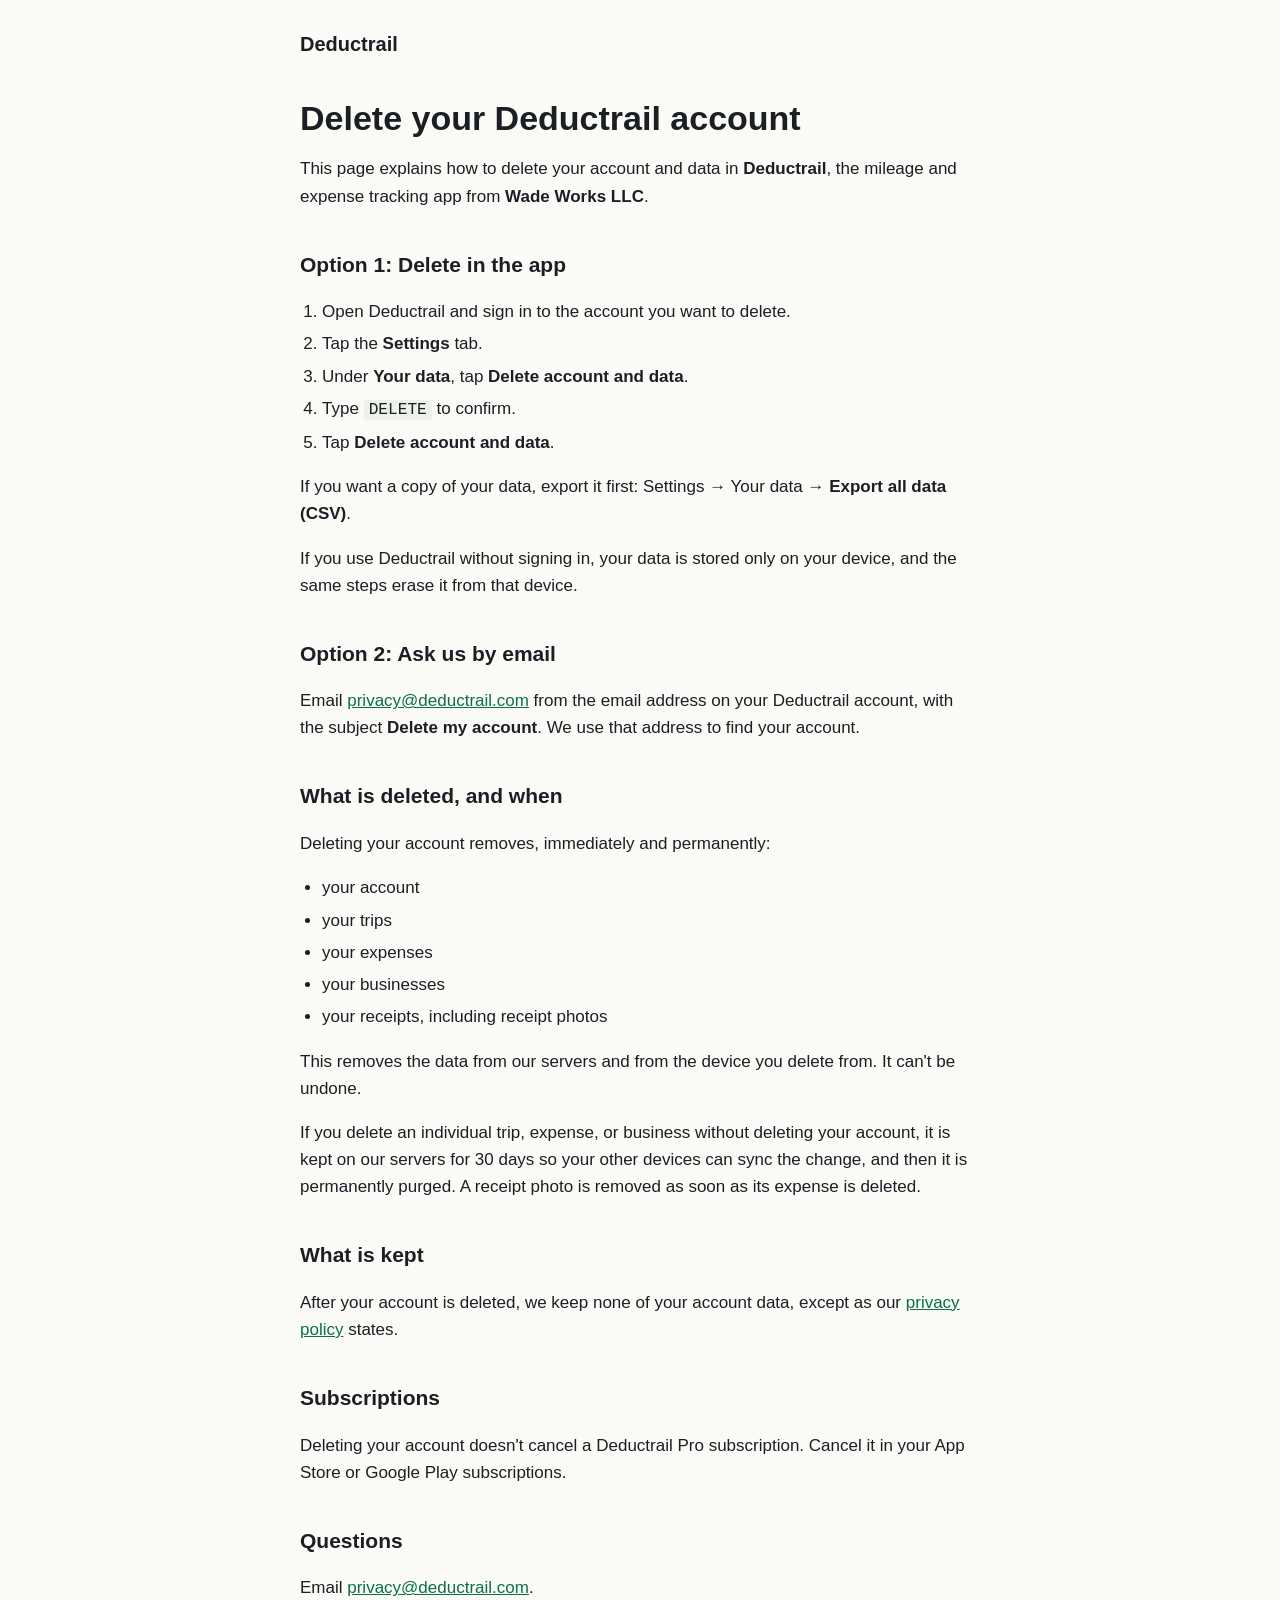
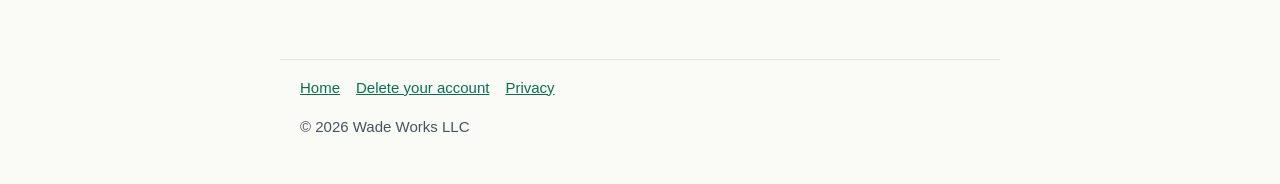
==== delete-account/index.html @ d287986d "Deductrail static site: landing, delete-account, privacy placeholder" ====
<!doctype html>
<html lang="en">
<head>
  <meta charset="utf-8">
  <meta name="viewport" content="width=device-width, initial-scale=1">
  <title>Delete your Deductrail account</title>
  <meta name="description" content="How to delete your Deductrail account and data.">
  <meta name="referrer" content="no-referrer">
  <link rel="stylesheet" href="/style.css">
</head>
<body>
  <header><a class="brand" href="/">Deductrail</a></header>
  <main>
    <h1>Delete your Deductrail account</h1>
    <p>This page explains how to delete your account and data in <strong>Deductrail</strong>, the mileage and expense tracking app from <strong>Wade Works LLC</strong>.</p>

    <h2>Option 1: Delete in the app</h2>
    <ol>
      <li>Open Deductrail and sign in to the account you want to delete.</li>
      <li>Tap the <strong>Settings</strong> tab.</li>
      <li>Under <strong>Your data</strong>, tap <strong>Delete account and data</strong>.</li>
      <li>Type <span class="mono">DELETE</span> to confirm.</li>
      <li>Tap <strong>Delete account and data</strong>.</li>
    </ol>
    <p>If you want a copy of your data, export it first: Settings → Your data → <strong>Export all data (CSV)</strong>.</p>
    <p>If you use Deductrail without signing in, your data is stored only on your device, and the same steps erase it from that device.</p>

    <h2>Option 2: Ask us by email</h2>
    <p>Email <a href="mailto:privacy@deductrail.com?subject=Delete%20my%20account">privacy@deductrail.com</a> from the email address on your Deductrail account, with the subject <strong>Delete my account</strong>. We use that address to find your account.</p>

    <h2>What is deleted, and when</h2>
    <p>Deleting your account removes, immediately and permanently:</p>
    <ul>
      <li>your account</li>
      <li>your trips</li>
      <li>your expenses</li>
      <li>your businesses</li>
      <li>your receipts, including receipt photos</li>
    </ul>
    <p>This removes the data from our servers and from the device you delete from. It can't be undone.</p>
    <p>If you delete an individual trip, expense, or business without deleting your account, it is kept on our servers for 30 days so your other devices can sync the change, and then it is permanently purged. A receipt photo is removed as soon as its expense is deleted.</p>

    <h2>What is kept</h2>
    <p>After your account is deleted, we keep none of your account data, except as our <a href="/privacy/">privacy policy</a> states.</p>

    <h2>Subscriptions</h2>
    <p>Deleting your account doesn't cancel a Deductrail Pro subscription. Cancel it in your App Store or Google Play subscriptions.</p>

    <h2>Questions</h2>
    <p>Email <a href="mailto:privacy@deductrail.com">privacy@deductrail.com</a>.</p>
  </main>
  <footer>
    <nav><a href="/">Home</a><a href="/delete-account/">Delete your account</a><a href="/privacy/">Privacy</a></nav>
    <p>© 2026 Wade Works LLC</p>
  </footer>
</body>
</html>
---- style.css ----
:root{--ink:#1b1f24;--ink2:#4a525c;--bg:#fafaf7;--card:#fff;--line:#e4e4de;--accent:#0b6e4f}
*{box-sizing:border-box}
html{-webkit-text-size-adjust:100%}
body{margin:0;font:17px/1.6 -apple-system,BlinkMacSystemFont,"Segoe UI",Roboto,Helvetica,Arial,sans-serif;color:var(--ink);background:var(--bg)}
a{color:var(--accent)}
header,main,footer{max-width:720px;margin:0 auto;padding:0 20px}
header{padding-top:28px}
header a.brand{font-weight:700;font-size:20px;text-decoration:none;color:var(--ink)}
main{padding-top:24px;padding-bottom:40px}
h1{font-size:34px;line-height:1.2;margin:.4em 0 .3em}
h2{font-size:21px;margin:1.8em 0 .4em}
.lede{font-size:20px;color:var(--ink2);margin-top:0}
.note{display:inline-block;background:var(--card);border:1px solid var(--line);border-radius:10px;padding:10px 14px;margin:8px 0 20px}
ol,ul{padding-left:1.3em}
li{margin:.3em 0}
code,.mono{font-family:ui-monospace,SFMono-Regular,Menlo,Consolas,monospace;font-size:.95em;background:#eef0ea;padding:1px 5px;border-radius:4px}
footer{border-top:1px solid var(--line);padding-top:16px;padding-bottom:32px;color:var(--ink2);font-size:15px}
footer nav a{margin-right:16px}
@media (max-width:480px){body{font-size:16px}h1{font-size:28px}.lede{font-size:18px}}
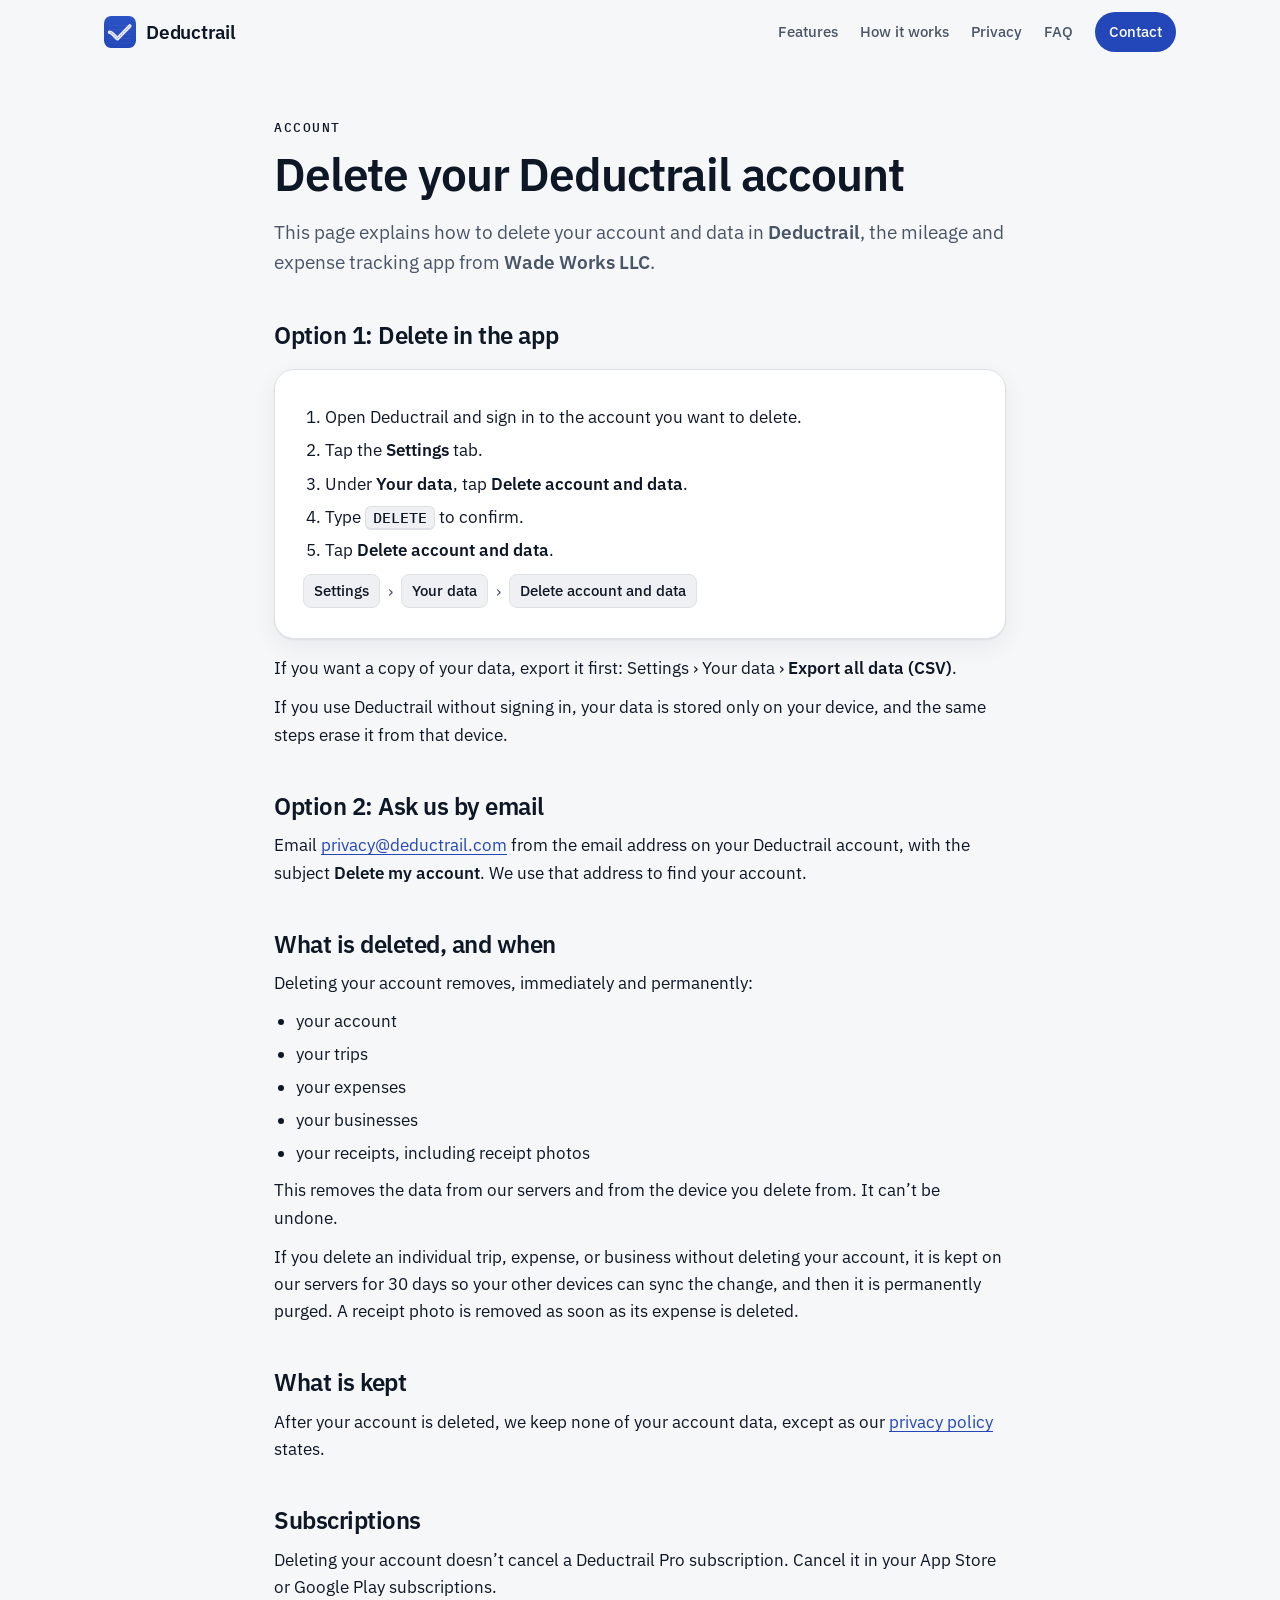
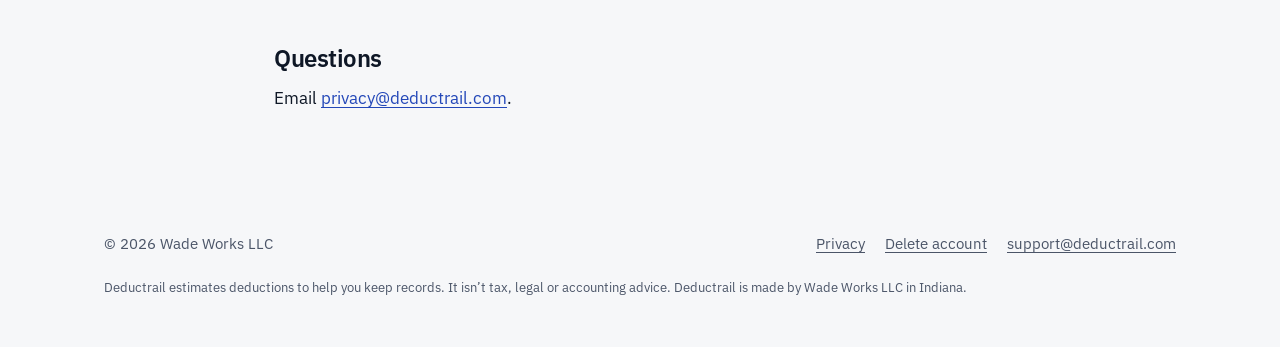
==== commit d3b6ff8f: "Redesign deductrail.com: brand styling, features, how it works, privacy, FAQ, app screens, OG image," ====
--- a/delete-account/index.html
+++ b/delete-account/index.html
@@ -1,28 +1,67 @@
 <!doctype html>
 <html lang="en">
 <head>
-  <meta charset="utf-8">
-  <meta name="viewport" content="width=device-width, initial-scale=1">
-  <title>Delete your Deductrail account</title>
-  <meta name="description" content="How to delete your Deductrail account and data.">
-  <meta name="referrer" content="no-referrer">
-  <link rel="stylesheet" href="/style.css">
+<meta charset="utf-8">
+<meta name="viewport" content="width=device-width, initial-scale=1">
+<title>Delete your Deductrail account</title>
+<meta name="description" content="How to delete your Deductrail account and data, what is deleted, and when.">
+<meta name="referrer" content="strict-origin-when-cross-origin">
+<meta name="theme-color" content="#2347B8" media="(prefers-color-scheme: light)">
+<meta name="theme-color" content="#0B0F16" media="(prefers-color-scheme: dark)">
+<link rel="canonical" href="https://deductrail.com/delete-account/">
+<link rel="icon" href="/favicon.ico" sizes="32x32">
+<link rel="icon" href="/assets/img/favicon.svg" type="image/svg+xml">
+<link rel="apple-touch-icon" href="/assets/img/apple-touch-icon.png">
+<link rel="preload" href="/assets/fonts/IBMPlexSans_600SemiBold.woff2" as="font" type="font/woff2" crossorigin>
+<link rel="preload" href="/assets/fonts/IBMPlexSans_400Regular.woff2" as="font" type="font/woff2" crossorigin>
+<link rel="stylesheet" href="/assets/site.css">
+<meta property="og:type" content="website">
+<meta property="og:site_name" content="Deductrail">
+<meta property="og:title" content="Delete your Deductrail account">
+<meta property="og:description" content="How to delete your Deductrail account and data, what is deleted, and when.">
+<meta property="og:url" content="https://deductrail.com/delete-account/">
+<meta property="og:image" content="https://deductrail.com/assets/img/og.png">
+<meta property="og:image:width" content="1200">
+<meta property="og:image:height" content="630">
+<meta property="og:image:alt" content="Deductrail app icon and the line: Every business mile, on the record.">
+<meta name="twitter:card" content="summary_large_image">
+<meta name="twitter:title" content="Delete your Deductrail account">
+<meta name="twitter:description" content="How to delete your Deductrail account and data, what is deleted, and when.">
+<meta name="twitter:image" content="https://deductrail.com/assets/img/og.png">
 </head>
 <body>
-  <header><a class="brand" href="/">Deductrail</a></header>
-  <main>
+<a class="skip" href="#main">Skip to content</a>
+<header class="site-header">
+  <div class="wrap">
+    <a class="brand" href="/" aria-label="Deductrail home"><img src="/assets/img/icon-rounded.svg" alt="" width="32" height="32">Deductrail</a>
+    <nav class="nav" aria-label="Main">
+      <a href="/#features">Features</a>
+      <a href="/#how">How it works</a>
+      <a href="/#privacy">Privacy</a>
+      <a href="/#faq">FAQ</a>
+      <a class="cta" href="/#contact">Contact</a>
+    </nav>
+  </div>
+</header>
+<main id="main">
+<article class="doc">
+  <div class="wrap">
+    <p class="eyebrow">Account</p>
     <h1>Delete your Deductrail account</h1>
-    <p>This page explains how to delete your account and data in <strong>Deductrail</strong>, the mileage and expense tracking app from <strong>Wade Works LLC</strong>.</p>
+    <p class="lede">This page explains how to delete your account and data in <strong>Deductrail</strong>, the mileage and expense tracking app from <strong>Wade Works LLC</strong>.</p>
 
     <h2>Option 1: Delete in the app</h2>
-    <ol>
-      <li>Open Deductrail and sign in to the account you want to delete.</li>
-      <li>Tap the <strong>Settings</strong> tab.</li>
-      <li>Under <strong>Your data</strong>, tap <strong>Delete account and data</strong>.</li>
-      <li>Type <span class="mono">DELETE</span> to confirm.</li>
-      <li>Tap <strong>Delete account and data</strong>.</li>
-    </ol>
-    <p>If you want a copy of your data, export it first: Settings → Your data → <strong>Export all data (CSV)</strong>.</p>
+    <div class="panel">
+      <ol>
+        <li>Open Deductrail and sign in to the account you want to delete.</li>
+        <li>Tap the <strong>Settings</strong> tab.</li>
+        <li>Under <strong>Your data</strong>, tap <strong>Delete account and data</strong>.</li>
+        <li>Type <kbd>DELETE</kbd> to confirm.</li>
+        <li>Tap <strong>Delete account and data</strong>.</li>
+      </ol>
+      <p class="path" aria-label="Path: Settings, Your data, Delete account and data"><b>Settings</b><i>›</i><b>Your data</b><i>›</i><b>Delete account and data</b></p>
+    </div>
+    <p style="margin-top:16px">If you want a copy of your data, export it first: Settings › Your data › <strong>Export all data (CSV)</strong>.</p>
     <p>If you use Deductrail without signing in, your data is stored only on your device, and the same steps erase it from that device.</p>
 
     <h2>Option 2: Ask us by email</h2>
@@ -37,21 +76,30 @@
       <li>your businesses</li>
       <li>your receipts, including receipt photos</li>
     </ul>
-    <p>This removes the data from our servers and from the device you delete from. It can't be undone.</p>
+    <p>This removes the data from our servers and from the device you delete from. It can’t be undone.</p>
     <p>If you delete an individual trip, expense, or business without deleting your account, it is kept on our servers for 30 days so your other devices can sync the change, and then it is permanently purged. A receipt photo is removed as soon as its expense is deleted.</p>
 
     <h2>What is kept</h2>
     <p>After your account is deleted, we keep none of your account data, except as our <a href="/privacy/">privacy policy</a> states.</p>
 
     <h2>Subscriptions</h2>
-    <p>Deleting your account doesn't cancel a Deductrail Pro subscription. Cancel it in your App Store or Google Play subscriptions.</p>
+    <p>Deleting your account doesn’t cancel a Deductrail Pro subscription. Cancel it in your App Store or Google Play subscriptions.</p>
 
     <h2>Questions</h2>
     <p>Email <a href="mailto:privacy@deductrail.com">privacy@deductrail.com</a>.</p>
-  </main>
-  <footer>
-    <nav><a href="/">Home</a><a href="/delete-account/">Delete your account</a><a href="/privacy/">Privacy</a></nav>
+  </div>
+</article>
+</main>
+<footer class="site-footer">
+  <div class="wrap">
     <p>© 2026 Wade Works LLC</p>
-  </footer>
+    <nav aria-label="Footer">
+      <a href="/privacy/">Privacy</a>
+      <a href="/delete-account/">Delete account</a>
+      <a href="mailto:support@deductrail.com">support@deductrail.com</a>
+    </nav>
+    <p class="fine">Deductrail estimates deductions to help you keep records. It isn’t tax, legal or accounting advice. Deductrail is made by Wade Works LLC in Indiana.</p>
+  </div>
+</footer>
 </body>
 </html>
--- a/assets/site.css
+++ b/assets/site.css
@@ -0,0 +1,186 @@
+@font-face{font-family:"IBM Plex Sans";font-weight:400;font-style:normal;font-display:swap;src:url(/assets/fonts/IBMPlexSans_400Regular.woff2) format("woff2")}
+@font-face{font-family:"IBM Plex Sans";font-weight:500;font-style:normal;font-display:swap;src:url(/assets/fonts/IBMPlexSans_500Medium.woff2) format("woff2")}
+@font-face{font-family:"IBM Plex Sans";font-weight:600;font-style:normal;font-display:swap;src:url(/assets/fonts/IBMPlexSans_600SemiBold.woff2) format("woff2")}
+@font-face{font-family:"IBM Plex Mono";font-weight:400;font-style:normal;font-display:swap;src:url(/assets/fonts/IBMPlexMono_400Regular.woff2) format("woff2")}
+@font-face{font-family:"IBM Plex Mono";font-weight:500;font-style:normal;font-display:swap;src:url(/assets/fonts/IBMPlexMono_500Medium.woff2) format("woff2")}
+
+:root{
+  --bg:#F6F7F9;--surface:#FFFFFF;--inset:#EEF0F3;--silver:#E8EAED;--hairline:#DDE1E6;
+  --ink:#0E1726;--muted:#4B5568;--accent:#2347B8;--accent-top:#2B53C6;--accent-text:#2347B8;--accent-tint:#E8EDFA;
+  --button:#2347B8;--on-accent:#fff;--teal:#0E7C7B;--teal-tint:#E1F1F0;--danger:#B42318;--danger-tint:#FBEAE8;
+  --shadow:0 1px 2px rgba(14,23,38,.06),0 8px 24px rgba(14,23,38,.06);
+  --radius:20px;--max:1120px;
+  --sans:"IBM Plex Sans",-apple-system,BlinkMacSystemFont,"Segoe UI",Roboto,Helvetica,Arial,sans-serif;
+  --mono:"IBM Plex Mono",ui-monospace,SFMono-Regular,Menlo,Consolas,monospace;
+  color-scheme:light dark;
+}
+@media (prefers-color-scheme:dark){:root{
+  --bg:#0B0F16;--surface:#141A23;--inset:#1B2230;--silver:#2A3240;--hairline:#262E3B;
+  --ink:#E8EAED;--muted:#A3ACBA;--accent:#7F9CFF;--accent-text:#8FA8FF;--accent-tint:#1A2547;
+  --button:#3A5FD9;--teal:#3CC4BE;--teal-tint:#11302F;--danger:#FF6B5E;--danger-tint:#3A1715;
+  --shadow:0 1px 2px rgba(0,0,0,.3),0 8px 24px rgba(0,0,0,.25);
+}}
+*,*::before,*::after{box-sizing:border-box}
+html{-webkit-text-size-adjust:100%;scroll-behavior:smooth}
+@media (prefers-reduced-motion:reduce){html{scroll-behavior:auto}}
+body{margin:0;font:400 17px/1.6 var(--sans);color:var(--ink);background:var(--bg);-webkit-font-smoothing:antialiased;font-variant-numeric:tabular-nums}
+img{max-width:100%;height:auto;display:block}
+a{color:var(--accent-text);text-underline-offset:3px}
+a:hover{text-decoration-thickness:2px}
+:focus-visible{outline:3px solid var(--accent);outline-offset:3px;border-radius:6px}
+.wrap{max-width:var(--max);margin:0 auto;padding:0 24px}
+.skip{position:absolute;left:-999px;top:8px;background:var(--surface);padding:8px 14px;border-radius:8px;z-index:10}
+.skip:focus{left:12px}
+.mono{font-family:var(--mono)}
+h1,h2,h3{font-weight:600;line-height:1.15;margin:0}
+h1{font-size:clamp(36px,5.4vw,58px);letter-spacing:-.025em}
+h2{font-size:clamp(28px,3.6vw,40px);letter-spacing:-.02em}
+h3{font-size:19px;letter-spacing:-.01em;line-height:1.3}
+p{margin:0}
+
+/* header */
+.site-header{position:sticky;top:0;z-index:5;background:color-mix(in srgb,var(--bg) 86%,transparent);backdrop-filter:saturate(1.4) blur(12px);-webkit-backdrop-filter:saturate(1.4) blur(12px);border-bottom:1px solid transparent}
+.site-header .wrap{display:flex;align-items:center;justify-content:space-between;height:64px;gap:16px}
+.brand{display:flex;align-items:center;gap:10px;text-decoration:none;color:var(--ink);font-weight:600;font-size:19px;letter-spacing:-.01em}
+.brand img{width:32px;height:32px}
+.nav{display:flex;gap:22px;align-items:center;font-size:15px;font-weight:500}
+.nav a{color:var(--muted);text-decoration:none}
+.nav a:hover{color:var(--ink)}
+.nav .cta{color:var(--on-accent);background:var(--button);padding:8px 14px;border-radius:999px}
+.nav .cta:hover{color:var(--on-accent);filter:brightness(1.08)}
+@media (max-width:720px){.nav a:not(.cta){display:none}}
+
+/* hero */
+.hero{position:relative;overflow:hidden;padding:56px 0 72px}
+.hero::before{content:"";position:absolute;inset:-20% -10% auto -10%;height:620px;background:radial-gradient(60% 60% at 70% 30%,var(--accent-tint),transparent 70%),radial-gradient(40% 50% at 15% 10%,var(--teal-tint),transparent 70%);z-index:-1}
+.hero .wrap{display:grid;grid-template-columns:1.05fr .95fr;gap:48px;align-items:center}
+.app-icon{width:76px;height:76px;border-radius:18px;box-shadow:0 10px 30px rgba(35,71,184,.28);margin-bottom:24px}
+.hero .lede{font-size:20px;color:var(--muted);margin:20px 0 28px;max-width:34em}
+.accent{color:var(--accent-text)}
+.chips{display:flex;flex-wrap:wrap;gap:10px}
+.soon{display:inline-flex;align-items:center;gap:10px;padding:10px 16px;border-radius:14px;background:var(--surface);border:1px solid var(--hairline);box-shadow:var(--shadow);font-weight:500;font-size:15px;color:var(--ink)}
+.soon svg{width:20px;height:20px;flex:none}
+.soon small{display:block;font-size:12px;font-weight:500;color:var(--muted);line-height:1.2;text-transform:uppercase;letter-spacing:.06em}
+.soon span{line-height:1.25}
+.hero-note{margin-top:18px;font-size:15px;color:var(--muted)}
+
+/* phones */
+.phones{position:relative;display:flex;justify-content:center;align-items:flex-end;min-height:560px}
+.phone{position:relative;width:270px;border-radius:44px;padding:10px;background:#0E1726;box-shadow:0 30px 60px rgba(14,23,38,.25),0 0 0 1px rgba(255,255,255,.06) inset}
+.phone img{width:100%;height:auto;border-radius:34px;background:#F6F7F9}
+.phone.back{position:absolute;width:230px;left:50%;transform:translateX(-118%) rotate(-6deg);bottom:30px;opacity:.97}
+.phone.front{z-index:1;transform:translateX(18%)}
+figcaption.shot-note{font-size:13px;color:var(--muted);text-align:center;margin-top:18px}
+
+/* sections */
+section{padding:88px 0}
+.eyebrow{font:500 13px/1 var(--mono);text-transform:uppercase;letter-spacing:.12em;color:var(--accent-text);margin-bottom:14px}
+.section-head{max-width:680px;margin-bottom:44px}
+.section-head p{color:var(--muted);font-size:19px;margin-top:14px}
+.alt{background:var(--surface);border-block:1px solid var(--hairline)}
+
+.grid{display:grid;grid-template-columns:repeat(3,1fr);gap:20px}
+.card{background:var(--surface);border:1px solid var(--hairline);border-radius:var(--radius);padding:26px;box-shadow:var(--shadow)}
+.alt .card{background:var(--bg);box-shadow:none}
+.card p{color:var(--muted);margin-top:8px;font-size:16px}
+.icon{width:44px;height:44px;border-radius:12px;display:grid;place-items:center;background:var(--accent-tint);color:var(--accent);margin-bottom:18px}
+.icon.teal{background:var(--teal-tint);color:var(--teal)}
+.icon svg{width:22px;height:22px;fill:none;stroke:currentColor;stroke-width:1.75;stroke-linecap:round;stroke-linejoin:round}
+.tag{display:inline-block;font:500 12px/1 var(--sans);padding:4px 8px;border-radius:6px;background:var(--accent-tint);color:var(--accent-text);vertical-align:middle;margin-left:6px;letter-spacing:.02em}
+
+/* steps */
+.steps{display:grid;grid-template-columns:repeat(3,1fr);gap:20px;counter-reset:s;list-style:none;padding:0;margin:0}
+.steps li{position:relative;padding:28px;border-radius:var(--radius);background:var(--surface);border:1px solid var(--hairline)}
+.steps li::before{counter-increment:s;content:counter(s);display:grid;place-items:center;width:36px;height:36px;border-radius:50%;background:var(--button);color:var(--on-accent);font:600 16px/1 var(--mono);margin-bottom:18px}
+.steps p{color:var(--muted);margin-top:8px;font-size:16px}
+
+/* split */
+.split{display:grid;grid-template-columns:1fr 1fr;gap:56px;align-items:center}
+.split .phone{margin:0 auto}
+.split ul{margin:22px 0 0;padding:0;list-style:none;display:grid;gap:12px}
+.split li{display:flex;gap:12px;color:var(--muted)}
+.split li b{color:var(--ink);font-weight:600}
+.split li svg{flex:none;width:20px;height:20px;margin-top:4px;stroke:var(--accent);fill:none;stroke-width:2;stroke-linecap:round;stroke-linejoin:round}
+/* showcase */
+.showcase{display:grid;grid-template-columns:repeat(3,1fr);gap:28px;align-items:start}
+.showcase figure{margin:0;text-align:center}
+.showcase .phone{width:100%;max-width:260px;margin:0 auto}
+.showcase figcaption{margin-top:18px;font-weight:500}
+.showcase figcaption span{display:block;font-weight:400;color:var(--muted);font-size:15px}
+
+/* privacy */
+.privacy{display:grid;grid-template-columns:.9fr 1.1fr;gap:48px;align-items:start}
+.checks{list-style:none;padding:0;margin:0;display:grid;gap:14px}
+.checks li{display:flex;gap:14px;padding:18px 20px;background:var(--surface);border:1px solid var(--hairline);border-radius:16px}
+.alt .checks li{background:var(--bg)}
+.checks svg{flex:none;width:22px;height:22px;margin-top:3px;stroke:var(--teal);fill:none;stroke-width:2;stroke-linecap:round;stroke-linejoin:round}
+.checks b{font-weight:600}
+.checks span{color:var(--muted);display:block;font-size:16px}
+
+/* faq */
+.faq{max-width:820px}
+details{border-bottom:1px solid var(--hairline);padding:4px 0}
+summary{cursor:pointer;list-style:none;padding:18px 40px 18px 0;font-weight:600;font-size:18px;position:relative}
+summary::-webkit-details-marker{display:none}
+summary::after{content:"";position:absolute;right:6px;top:50%;width:10px;height:10px;border-right:2px solid var(--muted);border-bottom:2px solid var(--muted);transform:translateY(-70%) rotate(45deg);transition:transform .2s}
+details[open] summary::after{transform:translateY(-30%) rotate(-135deg)}
+details p{color:var(--muted);padding:0 0 20px;max-width:46em}
+
+/* contact */
+.contact{background:linear-gradient(180deg,#2B53C6,#2347B8);color:#fff;border-radius:28px;padding:56px;display:flex;justify-content:space-between;align-items:center;gap:32px;flex-wrap:wrap}
+.contact h2{color:#fff}
+.contact p{color:rgba(255,255,255,.86);margin-top:10px;font-size:18px}
+.btn{display:inline-flex;align-items:center;gap:10px;padding:14px 22px;border-radius:14px;font-weight:600;text-decoration:none;font-size:17px}
+.btn.light{background:#fff;color:#2347B8}
+.btn.light:hover{background:#E8EDFA}
+.btn.primary{background:var(--button);color:var(--on-accent)}
+.btn svg{width:20px;height:20px;fill:none;stroke:currentColor;stroke-width:1.9;stroke-linecap:round;stroke-linejoin:round}
+.contact .btn:focus-visible{outline-color:#fff}
+
+/* footer */
+.site-footer{padding:40px 0 48px;color:var(--muted);font-size:15px}
+.site-footer .wrap{display:flex;justify-content:space-between;align-items:center;gap:16px;flex-wrap:wrap}
+.site-footer nav{display:flex;gap:20px;flex-wrap:wrap}
+.site-footer nav a{color:var(--muted)}
+.site-footer .fine{flex-basis:100%;font-size:13px;margin-top:6px}
+
+/* doc pages */
+.doc{padding:56px 0 80px}
+.doc .wrap{max-width:780px}
+.doc h1{font-size:clamp(32px,4.6vw,46px)}
+.doc .lede{color:var(--muted);font-size:19px;margin-top:16px}
+.doc h2{font-size:24px;margin:44px 0 12px}
+.doc p,.doc li{color:var(--ink)}
+.doc p+p{margin-top:12px}
+.doc ol,.doc ul{padding-left:1.3em;margin:10px 0}
+.doc li{margin:6px 0}
+.panel{background:var(--surface);border:1px solid var(--hairline);border-radius:var(--radius);padding:24px 28px;margin-top:20px;box-shadow:var(--shadow)}
+.panel.danger{border-color:color-mix(in srgb,var(--danger) 35%,var(--hairline))}
+.path{display:flex;flex-wrap:wrap;gap:8px;align-items:center;margin:4px 0 6px}
+.path b{background:var(--inset);border:1px solid var(--hairline);padding:4px 10px;border-radius:8px;font-weight:500;font-size:15px}
+.path i{font-style:normal;color:var(--muted)}
+kbd{font:500 15px var(--mono);background:var(--inset);border:1px solid var(--hairline);border-bottom-width:2px;padding:1px 7px;border-radius:6px}
+.muted{color:var(--muted)}
+
+.notfound{min-height:62vh;display:grid;place-items:center;text-align:center;padding:72px 0}
+.notfound .code{font:500 15px var(--mono);color:var(--accent-text);letter-spacing:.1em}
+.notfound p{color:var(--muted);margin:14px 0 28px;font-size:19px}
+
+@media (max-width:960px){
+  .hero .wrap,.privacy,.split{grid-template-columns:1fr}
+  .split .phone-col{order:2}
+  .phones{min-height:500px;margin-top:8px}
+  .grid{grid-template-columns:repeat(2,1fr)}
+}
+@media (max-width:680px){
+  body{font-size:16px}
+  section{padding:64px 0}
+  .hero{padding:32px 0 48px}
+  .grid,.steps,.split{grid-template-columns:1fr}
+  .phone{width:230px}
+  .phone.back{display:none}
+  .phone.front{transform:none}
+  .phones{min-height:0}
+  .contact{padding:36px 26px}
+  .wrap{padding:0 20px}
+}
